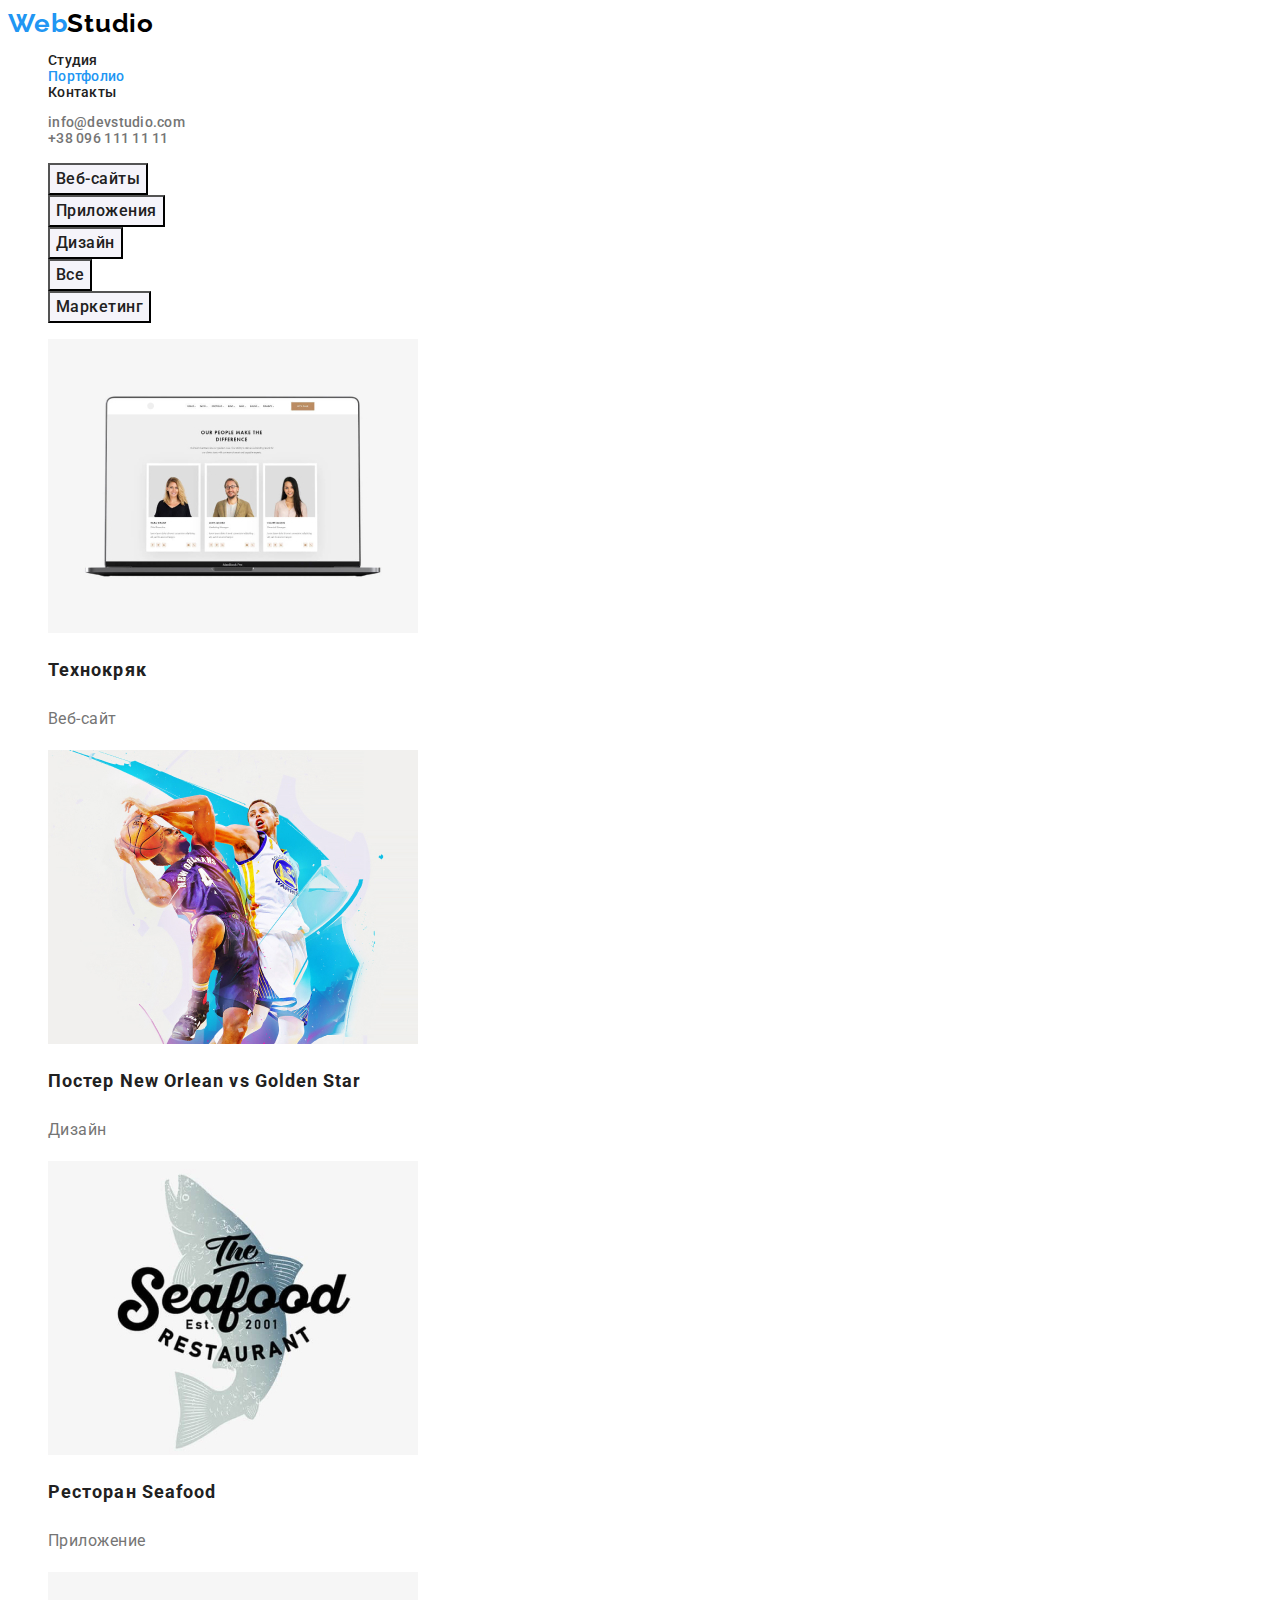
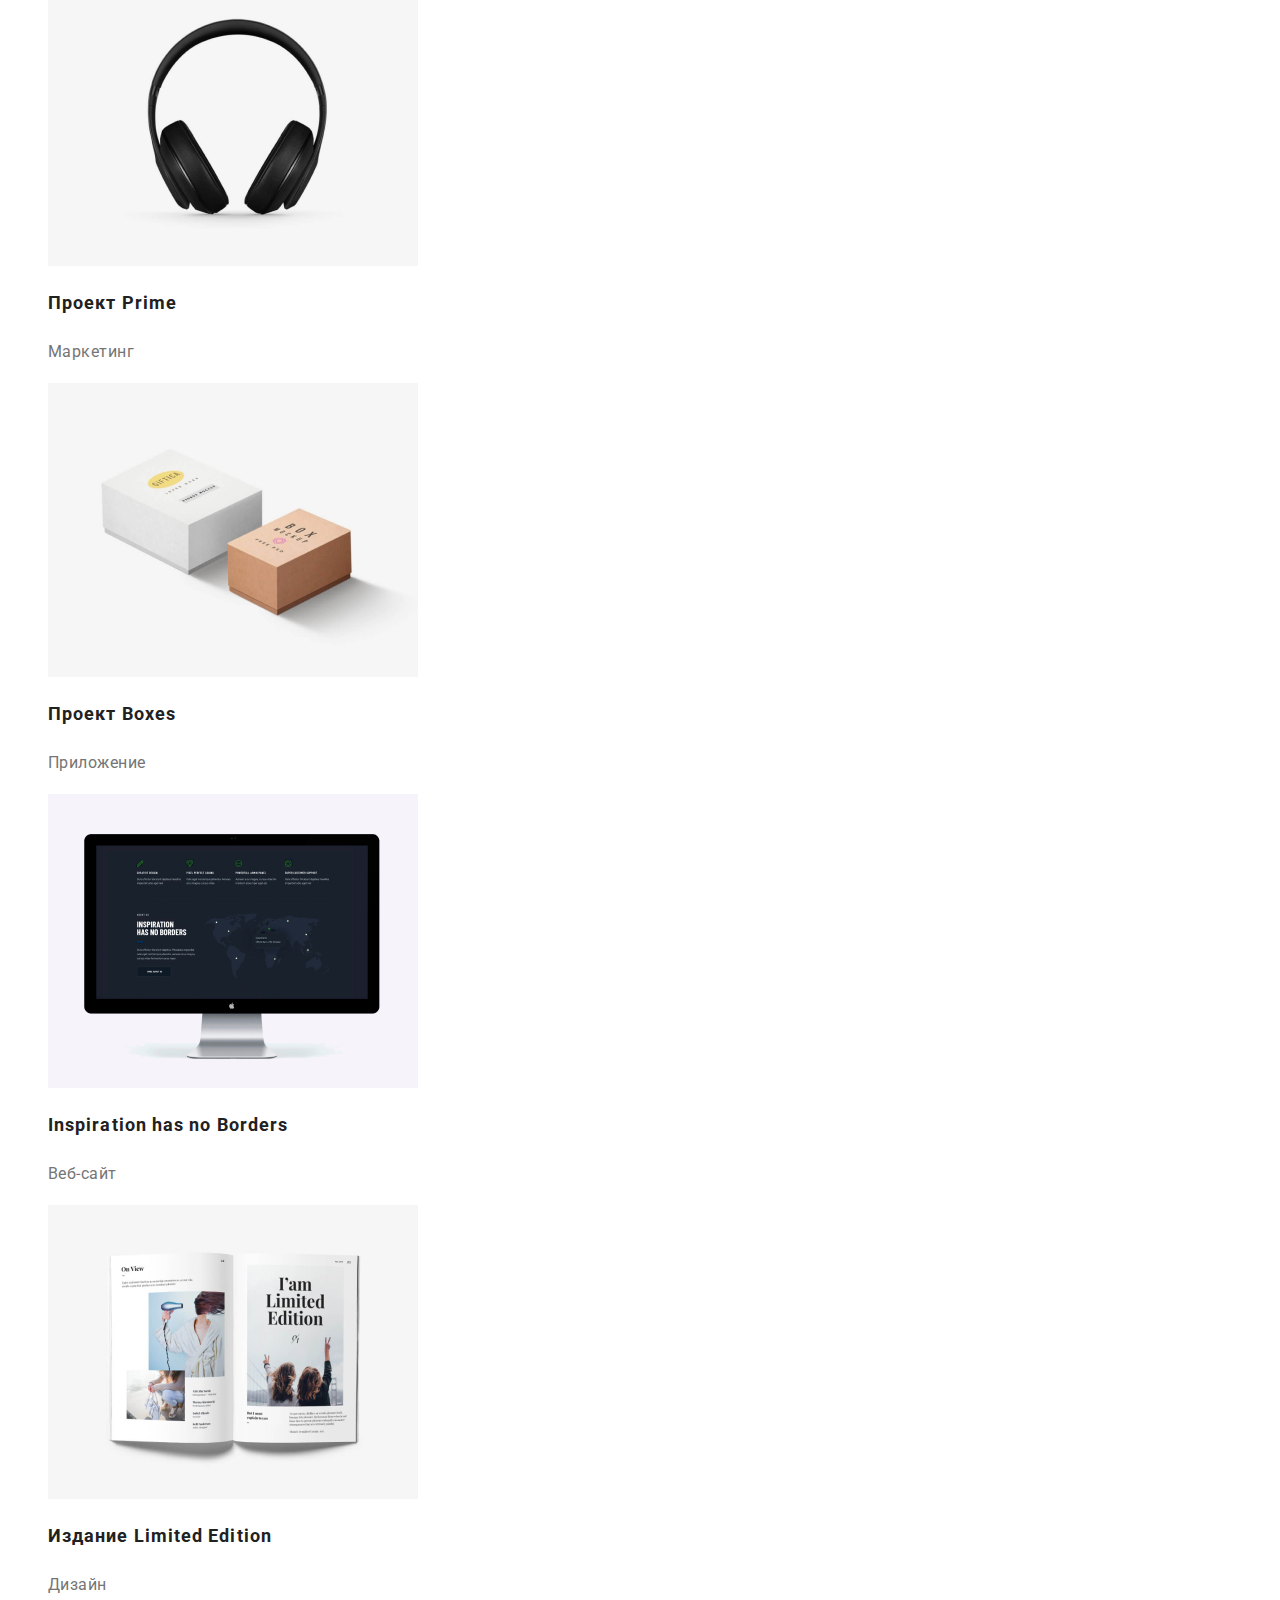
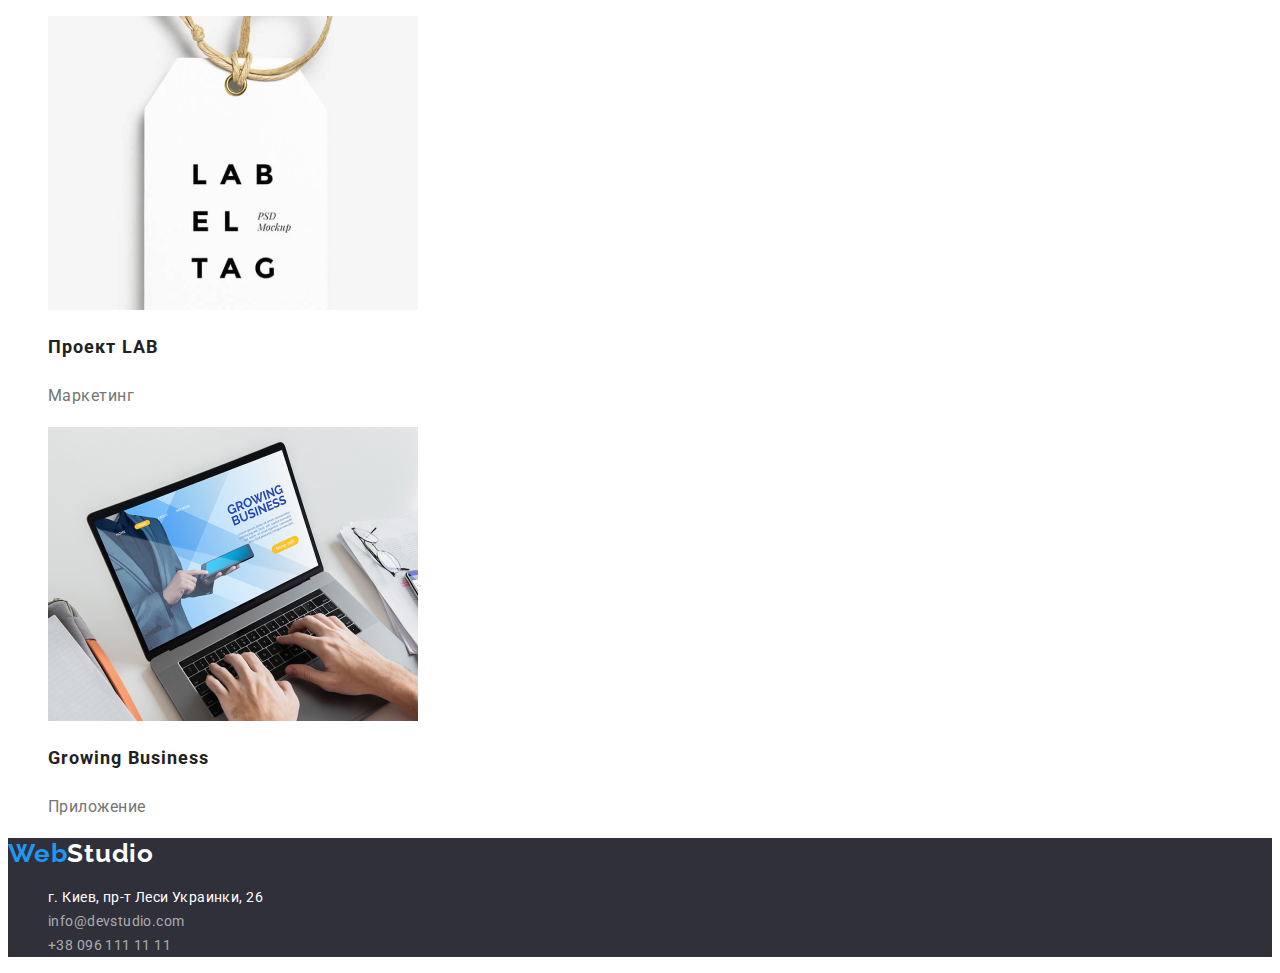
==== portfolio.html @ a17d519d "HW-3" ====
<!DOCTYPE html>
<html lang="en">
<head>
    <meta charset="UTF-8">
    <meta http-equiv="X-UA-Compatible" content="IE=edge">
    <meta name="viewport" content="width=device-width, initial-scale=1.0">
    <title>MyDocument</title>
    <link rel="preconnect" href="https://fonts.googleapis.com">
    <link rel="preconnect" href="https://fonts.gstatic.com" crossorigin>
    <link href="https://fonts.googleapis.com/css2?family=Raleway:wght@700&family=Roboto:wght@400;500;700;900&display=swap" rel="stylesheet">
    <link rel="stylesheet" href="./css/styles.css" />
</head>
<body>
    <header class="header">
        <nav class="header-nav">
            <a class="logo text" href="./index.html">Web<span class="logo-black">Studio</span>
            </a>
            <ul class="header-nav-list list">
                <li><a class="header-nav-item text" href="./index.html">Студия</a></li>
                <li><a class="header-nav-link text" href="./portfolio.html">Портфолио</a></li>
                <li><a class="header-nav-item text" href="">Контакты</a></li>
            </ul>
        </nav>
    
        <ul class="list">
            <li><a class="header-nav-contact text" href="mailto:info@devstudio.com">info@devstudio.com</a></li>
            <li><a class="header-nav-contact text" href="tel:+380961111111">+38 096 111 11 11</a></li>
        </ul>
    </header>
    <main>
  <section>
    <ul class="portfolio-btn-list list">
        <li><button class="portfolio-btn" type="button">Веб-сайты</button></li>
        <li><button class="portfolio-btn" type="button">Приложения</button></li>
        <li><button class="portfolio-btn" type="button">Дизайн</button></li>
        <li><button class="portfolio-btn" type="button">Все</button></li>
        <li><button class="portfolio-btn" type="button">Маркетинг</button></li>
    </ul>

    <ul class="portfolio-list">
        <li class="portfolio-item list">
            <img src="./images/project1.jpg" alt="ноутбук с фото" width="370" height="294">
            <h2 class="portfolio-title">Технокряк</h2>
            <p class="portfolio-text">Веб-сайт</p>
        </li>
        <li class="portfolio-item list">
            <img src="./images/project2.jpg" alt="постер" width="370" height="294">
            <h2 class="portfolio-title">Постер New Orlean vs Golden Star</h2>
            <p class="portfolio-text">Дизайн</p>
        </li>
        <li class="portfolio-item list">
            <img src="./images/project3.jpg" alt="ресторан" width="370" height="294">
            <h2 class="portfolio-title">Ресторан Seafood</h2>
            <p class="portfolio-text">Приложение</p>
        </li>
        <li class="portfolio-item list">
            <img src="./images/project4.jpg" alt="наушники" width="370" height="294">
            <h2 class="portfolio-title">Проект Prime</h2>
            <p class="portfolio-text">Маркетинг</p>
        </li>
        <li class="portfolio-item list">
            <img src="./images/project5.jpg" alt="боксы" width="370" height="294">
            <h2 class="portfolio-title">Проект Boxes</h2>
            <p class="portfolio-text">Приложение</p>
        </li>
        <li class="portfolio-item list">
            <img src="./images/project6.jpg" alt="манитор" width="370" height="294">
            <h2 class="portfolio-title">Inspiration has no Borders</h2>
            <p class="portfolio-text">Веб-сайт</p>
        </li>
        <li class="portfolio-item list">
            <img src="./images/project7.jpg" alt="издание" width="370" height="294">
            <h2 class="portfolio-title">Издание Limited Edition</h2>
            <p class="portfolio-text">Дизайн</p>
        </li>
        <li class="portfolio-item list">
            <img src="./images/project8.jpg" alt="проект ЛАБ" width="370" height="294">
            <h2 class="portfolio-title">Проект LAB</h2>
            <p class="portfolio-text">Маркетинг</p>
        </li>
        <li class="portfolio-item list">
            <img src="./images/project9.jpg" alt="бизнес" width="370" height="294">
            <h2 class="portfolio-title">Growing Business</h2>
            <p class="portfolio-text">Приложение</p>
        </li>
    </ul>
  </section>
</main>
<footer class="footer">
    <a class="logo text" href="">Web<span class="logo-white">Studio</span></a>

    <address>
        <ul class="footer-list list">
            <li><a class="footer-text text" href="https://goo.gl/maps/fxkEnHUCGzXbZ7778" target="_blank"
                    rel="noreferrer noopener">г. Киев, пр-т Леси Украинки, 26 </a></li>

            <li><a class="footer-contact text" href="mailto:info@devstudio.com"> info@devstudio.com</a></li>
            <li><a class="footer-contact text" href="tel:+380961111111">+38 096 111 11 11</a></li>
        </ul>
    </address>
</footer>

</body>
</html>
---- css/styles.css ----
:root {
    --first-text-color: #212121;
    --second-text-color: #757575;
    --third-text-color: #ffffff;
    --accent-color: #2196f3;
    /*--logo-color: #000000; */
    --background-color-general: #FFFFFF;
    --background-color-hero: #2f303a;
    --background-color-team: #f5f4fa;
}

body {
    font-family: "Roboto", sans-serif;
    color: var(--first-text-color);
    background-color: var(--background-color-general);
    letter-spacing: 0.03em;
}
/* подчеркивание ссылок убрать */

.text {
    text-decoration: none;
}
/* точки убрать */
.list {
    list-style: none;
}

/*------------------HEADER---------------*/
.header {
    font-weight: 500;
    font-size: 14px;
    line-height: 1.14;
    letter-spacing: 0.02em;
    
    
}
.header-nav-contact {
    color: var(--second-text-color);
}
.header-nav-contact:hover { 
    color:var(--accent-color);
}
.header-nav-contact:focus {
    color: var(--accent-color);
}
.header-nav-link {
    color: var(--accent-color);
}
.header-nav-item {
color: var(--first-text-color);
}

.logo {
    font-family: 'Raleway'; 
    font-weight: 700;
    font-size: 26px;
    line-height: 1.19;
    letter-spacing: 0.03em;
    color: var(--accent-color);

}
.logo-black {
    color: #000000;
}
.logo-white {
    color: var(--third-text-color);
}
/*---------------MAIN------------------*/
.hero {
    background-color: var(--background-color-hero);
}

.hero-title {
    font-weight: 900;
    font-size: 44px;
    line-height: 1.36;
    text-align: center;
    letter-spacing: 0.06em;
    text-transform: uppercase;;
    color: var(--third-text-color);

}

.hero-btn {
    font-weight: 700;
    font-size: 16px;
    line-height: 1.88;
    display: flex;
    lign-items: center;
    text-align: center;
    letter-spacing: 0.06em;
    color: var(--third-text-color);
    background-color: var(--accent-color);
    cursor: pointer;
}
.hero-btn:hover {
    color: var(--accent-color);
    background-color: var(--background-color-general);
}
.hero-btn:focus {
    color: var(--accent-color);
    background-color: var(--background-color-general);
}

/*----------------основное--------------*/
.basic-list {}

.basic-item {}

.basic-title {
    font-weight: 700;
    font-size: 14px;
    line-height: 1.14;
    letter-spacing: 0.03em;
    text-transform: uppercase;
    color:var(--first-text-color);
}

.basic-text {
    font-weight: 400;
    font-size: 14px;
    line-height: 1.71;
    letter-spacing: 0.03em;
    color:var(--second-text-color);
}

/*-----------------чем занимаемся----------------*/
.Pictures {}

.Pictures-title {
    font-weight: 700;
    font-size: 36px;
    line-height: 42px;
    text-align: center;
    etter-spacing: 0.03em;
    color: var(--first-text-color);
}

.Pictures-list {}

.Pictures-item {}



/*------------------наша команда----------------*/
.team {}

.team-title {
    font-weight: 700;
        font-size: 36px;
        line-height: 42px;
        text-align: center;
        etter-spacing: 0.03em;
        color: var(--first-text-color);
}

.team-list {}

.team-item {}

.team-subtitle {
    font-weight: 500;
        font-size: 16px;
        line-height: 1.19;
        text-align: center;
        letter-spacing: 0.03em;
        color:var(--first-text-color);
}

.team-text {
    font-weight: 400;
        font-size: 16px;
        line-height: 1.19;
        text-align: center;
        letter-spacing: 0.03em;
        color: var(--second-text-color);
}

/*---------------FOOTER-------------*/
.footer {
    background-color: var(--background-color-hero);
}
.footer-text {
    font-family: 'Roboto';
        font-style: normal;
        font-weight: 400;
        font-size: 14px;
        line-height: 24px;    
        letter-spacing: 0.03em;
        color: var(--third-text-color);
}
.footer-contact {
    font-family: 'Roboto';
        font-style: normal;
        font-weight: 400;
        font-size: 14px;
        line-height: 24px;
        letter-spacing: 0.03em;
        color: rgba(255, 255, 255, 0.6);
}
.footer-contact:hover {
    color: var(--accent-color);
}
.footer-contact:focus {
        color: var(--accent-color);
}

/*---------------------ПОРТФОЛИО----------------*/
/*----------------------------------------------*/

.portfolio-btn {
    font-family: "Roboto", sans-serif;
        font-weight: 500;
        font-size: 16px;
        line-height: 1.63;
        letter-spacing: 0.03em;
        background-color: var(--background-color-team);
        color: var(--first-text-color);
        cursor: pointer;
}
.portfolio-btn:hover {
    background-color: var(--accent-color);
    color: var(--third-text-color);
}
.portfolio-btn:focus {
    background-color: var(--accent-color);
    color: var(--third-text-color);
}
.portfolio-list {}

.portfolio-item {}

.portfolio-title {
    font-weight: 700;
        font-size: 18px;
        line-height: 2;
        letter-spacing: 0.06em;
        color: var(--first-text-color);
}

.portfolio-text {
    font-weight: 400;
        font-size: 16px;
        line-height: 1.88;
        letter-spacing: 0.03em;
        color: var(--second-text-color);
}
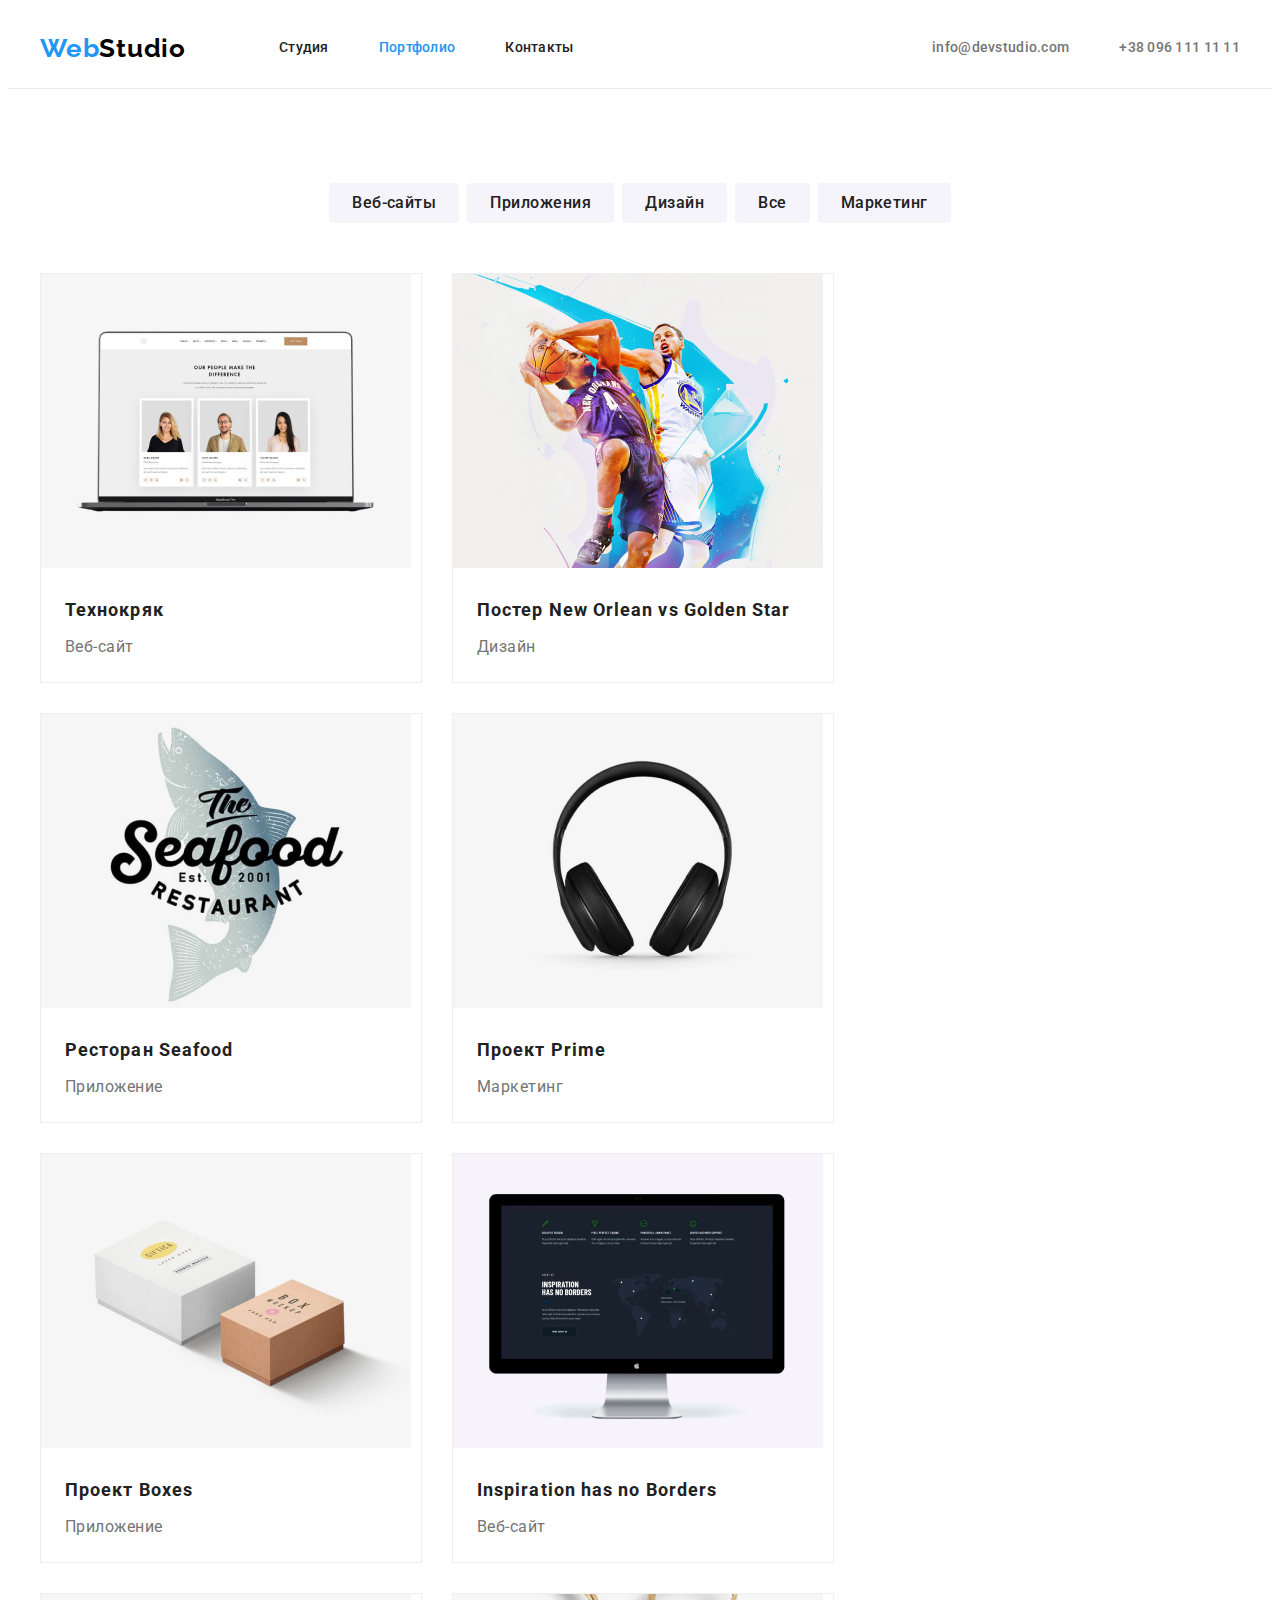
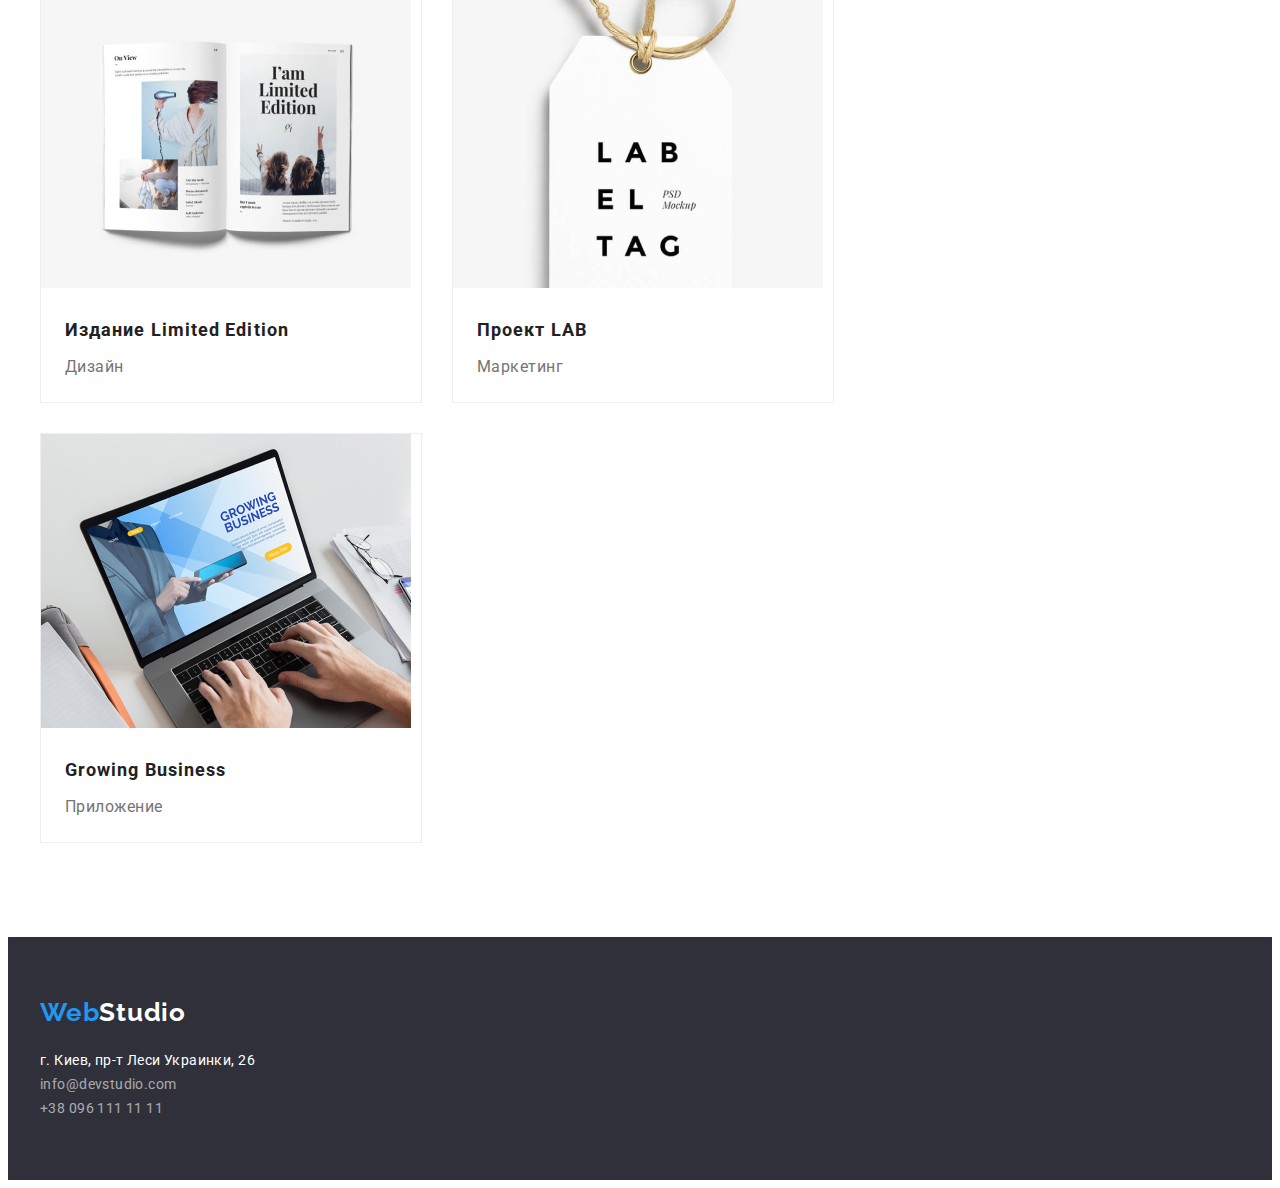
==== commit b2219276: "HW-3" ====
--- a/portfolio.html
+++ b/portfolio.html
@@ -5,6 +5,9 @@
     <meta http-equiv="X-UA-Compatible" content="IE=edge">
     <meta name="viewport" content="width=device-width, initial-scale=1.0">
     <title>MyDocument</title>
+    <link rel="stylesheet" href="https://cdnjs.cloudflare.com/ajax/libs/modern-normalize/1.1.0/modern-normalize.min.css"
+        integrity="sha512-wpPYUAdjBVSE4KJnH1VR1HeZfpl1ub8YT/NKx4PuQ5NmX2tKuGu6U/JRp5y+Y8XG2tV+wKQpNHVUX03MfMFn9Q=="
+        crossorigin="anonymous" referrerpolicy="no-referrer" />
     <link rel="preconnect" href="https://fonts.googleapis.com">
     <link rel="preconnect" href="https://fonts.gstatic.com" crossorigin>
     <link href="https://fonts.googleapis.com/css2?family=Raleway:wght@700&family=Roboto:wght@400;500;700;900&display=swap" rel="stylesheet">
@@ -12,29 +15,36 @@
 </head>
 <body>
     <header class="header">
-        <nav class="header-nav">
-            <a class="logo text" href="./index.html">Web<span class="logo-black">Studio</span>
-            </a>
-            <ul class="header-nav-list list">
-                <li><a class="header-nav-item text" href="./index.html">Студия</a></li>
-                <li><a class="header-nav-link text" href="./portfolio.html">Портфолио</a></li>
-                <li><a class="header-nav-item text" href="">Контакты</a></li>
-            </ul>
-        </nav>
-    
-        <ul class="list">
-            <li><a class="header-nav-contact text" href="mailto:info@devstudio.com">info@devstudio.com</a></li>
-            <li><a class="header-nav-contact text" href="tel:+380961111111">+38 096 111 11 11</a></li>
-        </ul>
+        <div class="container">
+            <nav class="header-flex">
+                <a class="logo text" href="./index.html">Web<span class="logo-black">Studio</span>
+                </a>
+                <ul class="header-nav-list list header-flex">
+                    <li><a class="header-nav-item text" href="./index.html">Студия</a></li>
+                    <li><a class="header-nav-link text" href="./portfolio.html">Портфолио</a></li>
+                    <li><a class="header-nav-item text" href="">Контакты</a></li>
+                </ul>
+            </nav>
+            <div class="header-connect">
+                <ul class="list header-flex">
+                    <li class="header-contact-item"><a class="header-nav-contact text"
+                            href="mailto:info@devstudio.com">info@devstudio.com</a></li>
+                    <li class="header-contact-item"><a class="header-nav-contact text" href="tel:+380961111111">+38 096 111
+                            11 11</a></li>
+                </ul>
+            </div>
+        </div>
     </header>
     <main>
-  <section>
+    <section>
+        <div class="container portfolio">
     <ul class="portfolio-btn-list list">
-        <li><button class="portfolio-btn" type="button">Веб-сайты</button></li>
-        <li><button class="portfolio-btn" type="button">Приложения</button></li>
-        <li><button class="portfolio-btn" type="button">Дизайн</button></li>
-        <li><button class="portfolio-btn" type="button">Все</button></li>
-        <li><button class="portfolio-btn" type="button">Маркетинг</button></li>
+        
+        <li class="portfolio-btn-item"><button class="portfolio-btn" type="button">Веб-сайты</button></li>
+        <li class="portfolio-btn-item"><button class="portfolio-btn" type="button">Приложения</button></li>
+        <li class="portfolio-btn-item"><button class="portfolio-btn" type="button">Дизайн</button></li>
+        <li class="portfolio-btn-item"><button class="portfolio-btn" type="button">Все</button></li>
+        <li class="portfolio-btn-item"><button class="portfolio-btn" type="button">Маркетинг</button></li>
     </ul>
 
     <ul class="portfolio-list">
@@ -84,20 +94,23 @@
             <p class="portfolio-text">Приложение</p>
         </li>
     </ul>
+    </div>
   </section>
 </main>
 <footer class="footer">
-    <a class="logo text" href="">Web<span class="logo-white">Studio</span></a>
+    <div class="container">
+        <a class="logo text" href="">Web<span class="logo-white">Studio</span></a>
 
-    <address>
-        <ul class="footer-list list">
-            <li><a class="footer-text text" href="https://goo.gl/maps/fxkEnHUCGzXbZ7778" target="_blank"
-                    rel="noreferrer noopener">г. Киев, пр-т Леси Украинки, 26 </a></li>
+        <address>
+            <ul class="footer-list list">
+                <li><a class="footer-text text" href="https://goo.gl/maps/fxkEnHUCGzXbZ7778" target="_blank"
+                        rel="noreferrer noopener">г. Киев, пр-т Леси Украинки, 26 </a></li>
 
-            <li><a class="footer-contact text" href="mailto:info@devstudio.com"> info@devstudio.com</a></li>
-            <li><a class="footer-contact text" href="tel:+380961111111">+38 096 111 11 11</a></li>
-        </ul>
-    </address>
+                <li><a class="footer-contact text" href="mailto:info@devstudio.com"> info@devstudio.com</a></li>
+                <li><a class="footer-contact text" href="tel:+380961111111">+38 096 111 11 11</a></li>
+            </ul>
+        </address>
+    </div>
 </footer>
 
 </body>
--- a/css/styles.css
+++ b/css/styles.css
@@ -20,34 +20,81 @@
 .text {
     text-decoration: none;
 }
+
 /* точки убрать */
 .list {
     list-style: none;
 }
+/*глобальный сброс стилей по селектору тега для элементов*/
+p,
+h1,
+h2,
+h3,
+h4,
+h5,
+h6,
+ul {
+    margin: 0;
+    padding: 0;
+}
+.container {
+    width: 1200px;
+    margin: 0 auto;
+    padding-right: 15px;
+    padding-left: 15px;
+    
+    /*outline: 1px solid red;*/
+
+}
+
 
 /*------------------HEADER---------------*/
-.header {
+.header { 
+    border-bottom: 1px solid #ececec;
     font-weight: 500;
     font-size: 14px;
     line-height: 1.14;
-    letter-spacing: 0.02em;
-    
-    
-}
+    letter-spacing: 0.02em; 
+}
+.header .container {
+    display: flex;
+    align-items: center;
+}
+.header-flex {
+    display: flex;
+    align-items: center;
+}
+
 .header-nav-contact {
     color: var(--second-text-color);
 }
-.header-nav-contact:hover { 
-    color:var(--accent-color);
-}
+.header-nav-item:hover,
+.header-nav-item:focus,
+.header-nav-link:hover,
+.header-nav-link:focus,
+.header-nav-contact:hover,
 .header-nav-contact:focus {
     color: var(--accent-color);
 }
+.header-connect {
+    margin-left: auto;
+}
+.header-contact-item:not(:last-child) {
+    margin-right: 50px;
+}
 .header-nav-link {
     color: var(--accent-color);
+    display: block;
+    padding-top: 32px;
+    padding-bottom: 32px;
+    margin-right: 50px;
 }
 .header-nav-item {
 color: var(--first-text-color);
+display: block;
+padding-top: 32px;
+padding-bottom: 32px;
+margin-right: 50px;
 }
 
 .logo {
@@ -58,15 +105,22 @@
     letter-spacing: 0.03em;
     color: var(--accent-color);
 
+    align-items: center;
+    text-align: center;
 }
 .logo-black {
     color: #000000;
-}
-.logo-white {
-    color: var(--third-text-color);
-}
+    margin-right: 93px;
+}
+
 /*---------------MAIN------------------*/
+
 .hero {
+    display: flex;
+    padding-top: 200px;
+    padding-bottom: 200px;
+
+    text-align: center;
     background-color: var(--background-color-hero);
 }
 
@@ -77,7 +131,13 @@
     text-align: center;
     letter-spacing: 0.06em;
     text-transform: uppercase;;
+    
     color: var(--third-text-color);
+    
+    margin-bottom: 30px;
+    margin-left: auto;
+    margin-right: auto;
+    max-width: 696px;
 
 }
 
@@ -86,13 +146,20 @@
     font-size: 16px;
     line-height: 1.88;
     display: flex;
-    lign-items: center;
+    align-items: center;
     text-align: center;
     letter-spacing: 0.06em;
     color: var(--third-text-color);
     background-color: var(--accent-color);
     cursor: pointer;
-}
+
+    display: inline-block;
+    min-width: 200px;
+    border-radius: 4px;
+    border: 1px solid transparent;
+    padding: 10px 32px;
+}
+
 .hero-btn:hover {
     color: var(--accent-color);
     background-color: var(--background-color-general);
@@ -103,9 +170,19 @@
 }
 
 /*----------------основное--------------*/
-.basic-list {}
-
-.basic-item {}
+.basic-list {
+    display: flex;
+}
+
+.basic-item {
+    display: inline-block;
+    width: 270px;
+    padding-top: 94px;
+    padding-bottom: 94px;
+}
+.basic-item:not(:last-child) {
+    margin-right: 30px;
+}
 
 .basic-title {
     font-weight: 700;
@@ -114,6 +191,7 @@
     letter-spacing: 0.03em;
     text-transform: uppercase;
     color:var(--first-text-color);
+    margin-bottom: 10px;
 }
 
 .basic-text {
@@ -132,53 +210,94 @@
     font-size: 36px;
     line-height: 42px;
     text-align: center;
-    etter-spacing: 0.03em;
+    letter-spacing: 0.03em;
     color: var(--first-text-color);
 }
 
-.Pictures-list {}
-
-.Pictures-item {}
+.Pictures-list {
+    display: flex;
+    padding-top: 58px;
+    padding-bottom: 94px;
+}
+
+.Pictures-item:not(:last-child) {
+    margin-right: 30px;
+}
 
 
 
 /*------------------наша команда----------------*/
-.team {}
+.team {
+    background-color: var(--background-color-team);
+}
 
 .team-title {
     font-weight: 700;
         font-size: 36px;
         line-height: 42px;
         text-align: center;
-        etter-spacing: 0.03em;
+        letter-spacing: 0.03em;
         color: var(--first-text-color);
-}
-
-.team-list {}
-
-.team-item {}
+        padding-top: 105px;
+}
+
+.team-list {
+    display: flex;
+    width: 270px;
+    padding-top: 58px;
+    padding-bottom: 92px;
+}
+
+.team-item {
+    max-width: 270px;
+    max-height: 368px;
+    
+    background-color: var(--background-color-general);
+    box-shadow: 
+    0px 1px 3px rgba(0, 0, 0, 0.12), 
+    0px 1px 1px rgba(0, 0, 0, 0.14), 
+    0px 2px 1px rgba(0, 0, 0, 0.2);
+    border-radius: 0px 0px 4px 4px;
+}
+.team-item:not(:last-child) {
+    margin-right: 30px;
+}
+
 
 .team-subtitle {
     font-weight: 500;
-        font-size: 16px;
-        line-height: 1.19;
-        text-align: center;
-        letter-spacing: 0.03em;
-        color:var(--first-text-color);
+    font-size: 16px;
+    line-height: 1.19;
+    text-align: center;
+    letter-spacing: 0.03em;
+    color:var(--first-text-color);
+    
+    padding-top: 30px;
+    margin-bottom: 10px;
+
 }
 
 .team-text {
+    box-sizing: border-box;
+    padding-bottom: 30px;
+
     font-weight: 400;
-        font-size: 16px;
-        line-height: 1.19;
-        text-align: center;
-        letter-spacing: 0.03em;
-        color: var(--second-text-color);
+    font-size: 16px;
+    line-height: 1.19;
+    text-align: center;
+    letter-spacing: 0.03em;
+    color: var(--second-text-color);
 }
 
 /*---------------FOOTER-------------*/
 .footer {
+    padding-top: 60px;
+    padding-bottom: 60px;
+
     background-color: var(--background-color-hero);
+}
+.logo-white {
+    color: var(--third-text-color);
 }
 .footer-text {
     font-family: 'Roboto';
@@ -188,6 +307,9 @@
         line-height: 24px;    
         letter-spacing: 0.03em;
         color: var(--third-text-color);
+
+        display: inline-block;
+        margin-top: 20px;
 }
 .footer-contact {
     font-family: 'Roboto';
@@ -197,6 +319,11 @@
         line-height: 24px;
         letter-spacing: 0.03em;
         color: rgba(255, 255, 255, 0.6);
+
+        display: inline-block;
+}
+.footer-contact:not(:last-child) {
+    margin-top: 9px;
 }
 .footer-contact:hover {
     color: var(--accent-color);
@@ -207,16 +334,28 @@
 
 /*---------------------ПОРТФОЛИО----------------*/
 /*----------------------------------------------*/
-
+.portfolio {
+    padding-top: 94px;
+    padding-bottom: 94px;
+}
 .portfolio-btn {
     font-family: "Roboto", sans-serif;
-        font-weight: 500;
-        font-size: 16px;
-        line-height: 1.63;
-        letter-spacing: 0.03em;
-        background-color: var(--background-color-team);
-        color: var(--first-text-color);
-        cursor: pointer;
+    font-weight: 500;
+    font-size: 16px;
+    line-height: 1.63;
+    letter-spacing: 0.03em;
+    background-color: var(--background-color-team);
+    color: var(--first-text-color);
+    cursor: pointer;
+
+    display: inline-block;
+    padding: 6px 22px;
+    min-width: 73px;
+    border-radius: 4px;
+    border: 1px solid transparent;
+
+    
+    
 }
 .portfolio-btn:hover {
     background-color: var(--accent-color);
@@ -226,22 +365,48 @@
     background-color: var(--accent-color);
     color: var(--third-text-color);
 }
-.portfolio-list {}
-
-.portfolio-item {}
+.portfolio-btn-list {
+    display: flex;
+    justify-content: center;
+    margin-bottom: 50px;
+}
+.portfolio-btn-item:not(:last-child) {
+    margin-right: 8px;
+}
+.portfolio-list {
+    display: flex;
+    flex-wrap: wrap;
+    margin: -15px;
+}
+
+.portfolio-item {
+    border: 1px solid #EEEEEE;
+    margin: 15px;
+    width: 370px;
+    flex-basis: calc(100% / 3 - 30px);
+}
 
 .portfolio-title {
     font-weight: 700;
-        font-size: 18px;
-        line-height: 2;
-        letter-spacing: 0.06em;
-        color: var(--first-text-color);
+    font-size: 18px;
+    line-height: 2;
+    letter-spacing: 0.06em;
+    color: var(--first-text-color);
+
+    margin-top: 20px;
+    margin-right: 24px;
+    margin-bottom: 4px;
+    margin-left: 24px;
+
 }
 
 .portfolio-text {
     font-weight: 400;
-        font-size: 16px;
-        line-height: 1.88;
-        letter-spacing: 0.03em;
-        color: var(--second-text-color);
-}
+    font-size: 16px;
+    line-height: 1.88;
+    letter-spacing: 0.03em;
+    color: var(--second-text-color);
+    margin-left: 24px;
+    margin-bottom: 20px;
+    margin-right: 24px;
+}
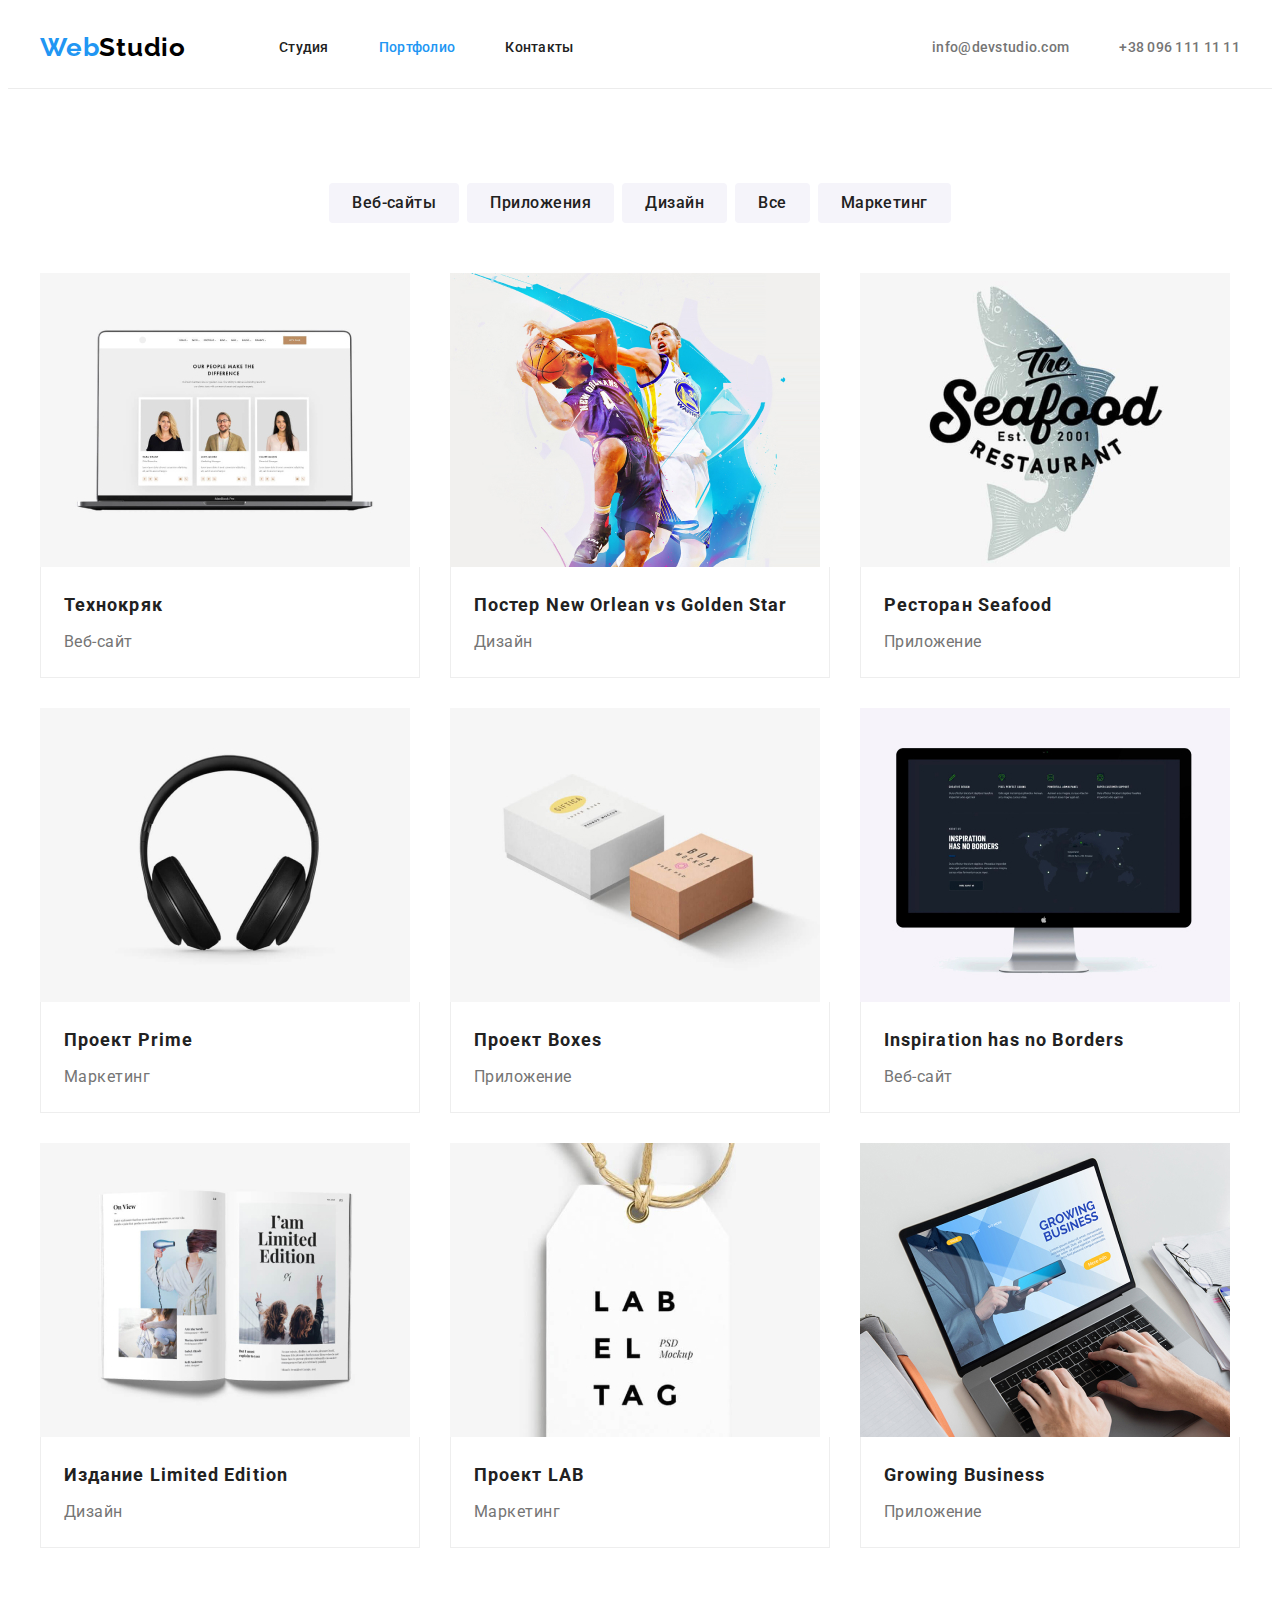
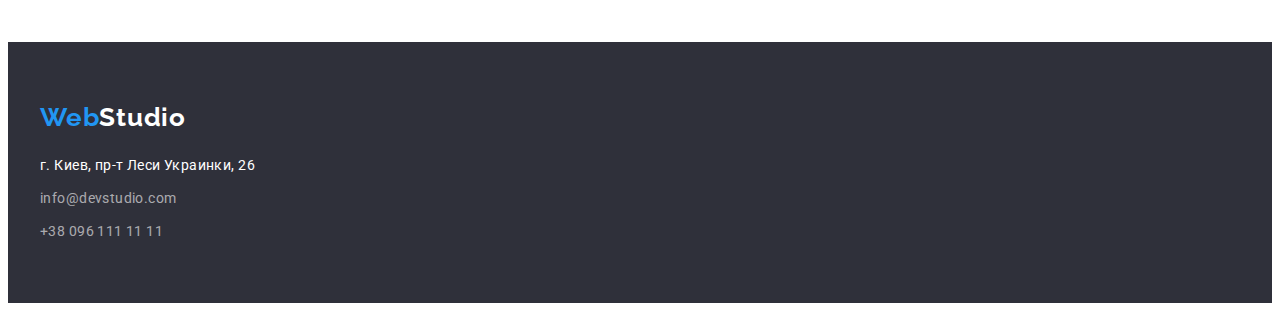
==== commit 031e42ae: "HW-3 edition" ====
--- a/portfolio.html
+++ b/portfolio.html
@@ -20,9 +20,9 @@
                 <a class="logo text" href="./index.html">Web<span class="logo-black">Studio</span>
                 </a>
                 <ul class="header-nav-list list header-flex">
-                    <li><a class="header-nav-item text" href="./index.html">Студия</a></li>
-                    <li><a class="header-nav-link text" href="./portfolio.html">Портфолио</a></li>
-                    <li><a class="header-nav-item text" href="">Контакты</a></li>
+                    <li class="header-item"><a class="header-nav-item text" href="./index.html">Студия</a></li>
+                    <li class="header-item"><a class="header-nav-link text" href="./portfolio.html">Портфолио</a></li>
+                    <li class="header-item"><a class="header-nav-item text" href="">Контакты</a></li>
                 </ul>
             </nav>
             <div class="header-connect">
@@ -36,8 +36,9 @@
         </div>
     </header>
     <main>
-    <section>
-        <div class="container portfolio">
+    <section class="portfolio">
+        <div class="container">
+    <h1 hidden>Портфолио</h1>
     <ul class="portfolio-btn-list list">
         
         <li class="portfolio-btn-item"><button class="portfolio-btn" type="button">Веб-сайты</button></li>
@@ -50,48 +51,66 @@
     <ul class="portfolio-list">
         <li class="portfolio-item list">
             <img src="./images/project1.jpg" alt="ноутбук с фото" width="370" height="294">
-            <h2 class="portfolio-title">Технокряк</h2>
+            <div class="border-text">
+                <h2 class="portfolio-title">Технокряк</h2>
             <p class="portfolio-text">Веб-сайт</p>
+            </div>
         </li>
         <li class="portfolio-item list">
             <img src="./images/project2.jpg" alt="постер" width="370" height="294">
-            <h2 class="portfolio-title">Постер New Orlean vs Golden Star</h2>
+            <div class="border-text">
+                <h2 class="portfolio-title">Постер New Orlean vs Golden Star</h2>
             <p class="portfolio-text">Дизайн</p>
+            </div>
         </li>
         <li class="portfolio-item list">
             <img src="./images/project3.jpg" alt="ресторан" width="370" height="294">
-            <h2 class="portfolio-title">Ресторан Seafood</h2>
+            <div class="border-text">
+                <h2 class="portfolio-title">Ресторан Seafood</h2>
             <p class="portfolio-text">Приложение</p>
+            </div>
         </li>
         <li class="portfolio-item list">
             <img src="./images/project4.jpg" alt="наушники" width="370" height="294">
-            <h2 class="portfolio-title">Проект Prime</h2>
+            <div class="border-text">
+                <h2 class="portfolio-title">Проект Prime</h2>
             <p class="portfolio-text">Маркетинг</p>
+            </div>
         </li>
         <li class="portfolio-item list">
             <img src="./images/project5.jpg" alt="боксы" width="370" height="294">
-            <h2 class="portfolio-title">Проект Boxes</h2>
+            <div class="border-text">
+                <h2 class="portfolio-title">Проект Boxes</h2>
             <p class="portfolio-text">Приложение</p>
+            </div>
         </li>
         <li class="portfolio-item list">
             <img src="./images/project6.jpg" alt="манитор" width="370" height="294">
-            <h2 class="portfolio-title">Inspiration has no Borders</h2>
+            <div class="border-text">
+                <h2 class="portfolio-title">Inspiration has no Borders</h2>
             <p class="portfolio-text">Веб-сайт</p>
+            </div>
         </li>
         <li class="portfolio-item list">
             <img src="./images/project7.jpg" alt="издание" width="370" height="294">
-            <h2 class="portfolio-title">Издание Limited Edition</h2>
+            <div class="border-text">
+                <h2 class="portfolio-title">Издание Limited Edition</h2>
             <p class="portfolio-text">Дизайн</p>
+            </div>
         </li>
         <li class="portfolio-item list">
             <img src="./images/project8.jpg" alt="проект ЛАБ" width="370" height="294">
-            <h2 class="portfolio-title">Проект LAB</h2>
+            <div class="border-text">
+                <h2 class="portfolio-title">Проект LAB</h2>
             <p class="portfolio-text">Маркетинг</p>
+            </div>
         </li>
         <li class="portfolio-item list">
             <img src="./images/project9.jpg" alt="бизнес" width="370" height="294">
-            <h2 class="portfolio-title">Growing Business</h2>
-            <p class="portfolio-text">Приложение</p>
+            <div class="border-text">
+                <h2 class="portfolio-title">Growing Business</h2>
+                <p class="portfolio-text">Приложение</p>
+            </div>
         </li>
     </ul>
     </div>
@@ -101,7 +120,7 @@
     <div class="container">
         <a class="logo text" href="">Web<span class="logo-white">Studio</span></a>
 
-        <address>
+        <address class="footer-address">
             <ul class="footer-list list">
                 <li><a class="footer-text text" href="https://goo.gl/maps/fxkEnHUCGzXbZ7778" target="_blank"
                         rel="noreferrer noopener">г. Киев, пр-т Леси Украинки, 26 </a></li>
--- a/css/styles.css
+++ b/css/styles.css
@@ -63,6 +63,7 @@
 .header-flex {
     display: flex;
     align-items: center;
+    
 }
 
 .header-nav-contact {
@@ -79,24 +80,31 @@
 .header-connect {
     margin-left: auto;
 }
-.header-contact-item:not(:last-child) {
-    margin-right: 50px;
-}
-.header-nav-link {
-    color: var(--accent-color);
+
+.header-item {
     display: block;
     padding-top: 32px;
     padding-bottom: 32px;
     margin-right: 50px;
+
+}
+.header-nav-link {
+    color: var(--accent-color);
+    
 }
 .header-nav-item {
 color: var(--first-text-color);
-display: block;
-padding-top: 32px;
-padding-bottom: 32px;
-margin-right: 50px;
-}
-
+
+}
+.header-contact-item {
+    padding-top: 32px;
+    padding-bottom: 32px;
+
+}
+
+.header-contact-item:not(:last-child) {
+    margin-right: 50px;
+}
 .logo {
     font-family: 'Raleway'; 
     font-weight: 700;
@@ -107,10 +115,14 @@
 
     align-items: center;
     text-align: center;
+    
+    padding-top: 24px;
+    padding-bottom: 25px;
+    margin-right: 93px;
 }
 .logo-black {
     color: #000000;
-    margin-right: 93px;
+    
 }
 
 /*---------------MAIN------------------*/
@@ -161,15 +173,20 @@
 }
 
 .hero-btn:hover {
-    color: var(--accent-color);
+    color: #2196F3;
     background-color: var(--background-color-general);
 }
 .hero-btn:focus {
-    color: var(--accent-color);
+    color: #2196F3;
     background-color: var(--background-color-general);
 }
 
 /*----------------основное--------------*/
+
+.section-basic {
+    padding-top: 94px;
+    padding-bottom: 94px;
+}
 .basic-list {
     display: flex;
 }
@@ -177,8 +194,7 @@
 .basic-item {
     display: inline-block;
     width: 270px;
-    padding-top: 94px;
-    padding-bottom: 94px;
+    
 }
 .basic-item:not(:last-child) {
     margin-right: 30px;
@@ -203,7 +219,9 @@
 }
 
 /*-----------------чем занимаемся----------------*/
-.Pictures {}
+.Pictures {
+    padding-bottom: 94px;
+}
 
 .Pictures-title {
     font-weight: 700;
@@ -212,12 +230,12 @@
     text-align: center;
     letter-spacing: 0.03em;
     color: var(--first-text-color);
+    margin-bottom: 50px;
 }
 
 .Pictures-list {
     display: flex;
-    padding-top: 58px;
-    padding-bottom: 94px;
+    
 }
 
 .Pictures-item:not(:last-child) {
@@ -229,25 +247,27 @@
 /*------------------наша команда----------------*/
 .team {
     background-color: var(--background-color-team);
+    padding-top: 94px;
+    padding-bottom: 94px;
 }
 
 .team-title {
     font-weight: 700;
-        font-size: 36px;
-        line-height: 42px;
-        text-align: center;
-        letter-spacing: 0.03em;
-        color: var(--first-text-color);
-        padding-top: 105px;
+    font-size: 36px;
+    line-height: 42px;
+    text-align: center;
+    letter-spacing: 0.03em;
+    color: var(--first-text-color);
+    margin-bottom: 50px;
 }
 
 .team-list {
     display: flex;
-    width: 270px;
-    padding-top: 58px;
-    padding-bottom: 92px;
-}
-
+}
+.team-box {
+    padding-top: 30px;
+    padding-bottom: 30px;
+}
 .team-item {
     max-width: 270px;
     max-height: 368px;
@@ -272,15 +292,13 @@
     letter-spacing: 0.03em;
     color:var(--first-text-color);
     
-    padding-top: 30px;
+    
     margin-bottom: 10px;
 
 }
 
 .team-text {
     box-sizing: border-box;
-    padding-bottom: 30px;
-
     font-weight: 400;
     font-size: 16px;
     line-height: 1.19;
@@ -309,7 +327,9 @@
         color: var(--third-text-color);
 
         display: inline-block;
-        margin-top: 20px;
+}
+.footer-address {
+    margin-top: 20px;
 }
 .footer-contact {
     font-family: 'Roboto';
@@ -322,7 +342,7 @@
 
         display: inline-block;
 }
-.footer-contact:not(:last-child) {
+.footer-contact {
     margin-top: 9px;
 }
 .footer-contact:hover {
@@ -380,7 +400,6 @@
 }
 
 .portfolio-item {
-    border: 1px solid #EEEEEE;
     margin: 15px;
     width: 370px;
     flex-basis: calc(100% / 3 - 30px);
@@ -392,11 +411,7 @@
     line-height: 2;
     letter-spacing: 0.06em;
     color: var(--first-text-color);
-
-    margin-top: 20px;
-    margin-right: 24px;
     margin-bottom: 4px;
-    margin-left: 24px;
 
 }
 
@@ -406,7 +421,12 @@
     line-height: 1.88;
     letter-spacing: 0.03em;
     color: var(--second-text-color);
-    margin-left: 24px;
-    margin-bottom: 20px;
-    margin-right: 24px;
-}
+}
+.border-text {
+    margin-top: -4px;
+    padding: 20px 23px;
+    border-right: 1px solid #eeeeee;
+    border-left: 1px solid #eeeeee;
+    border-bottom: 1px solid #eeeeee;
+    box-sizing: border-box;
+}
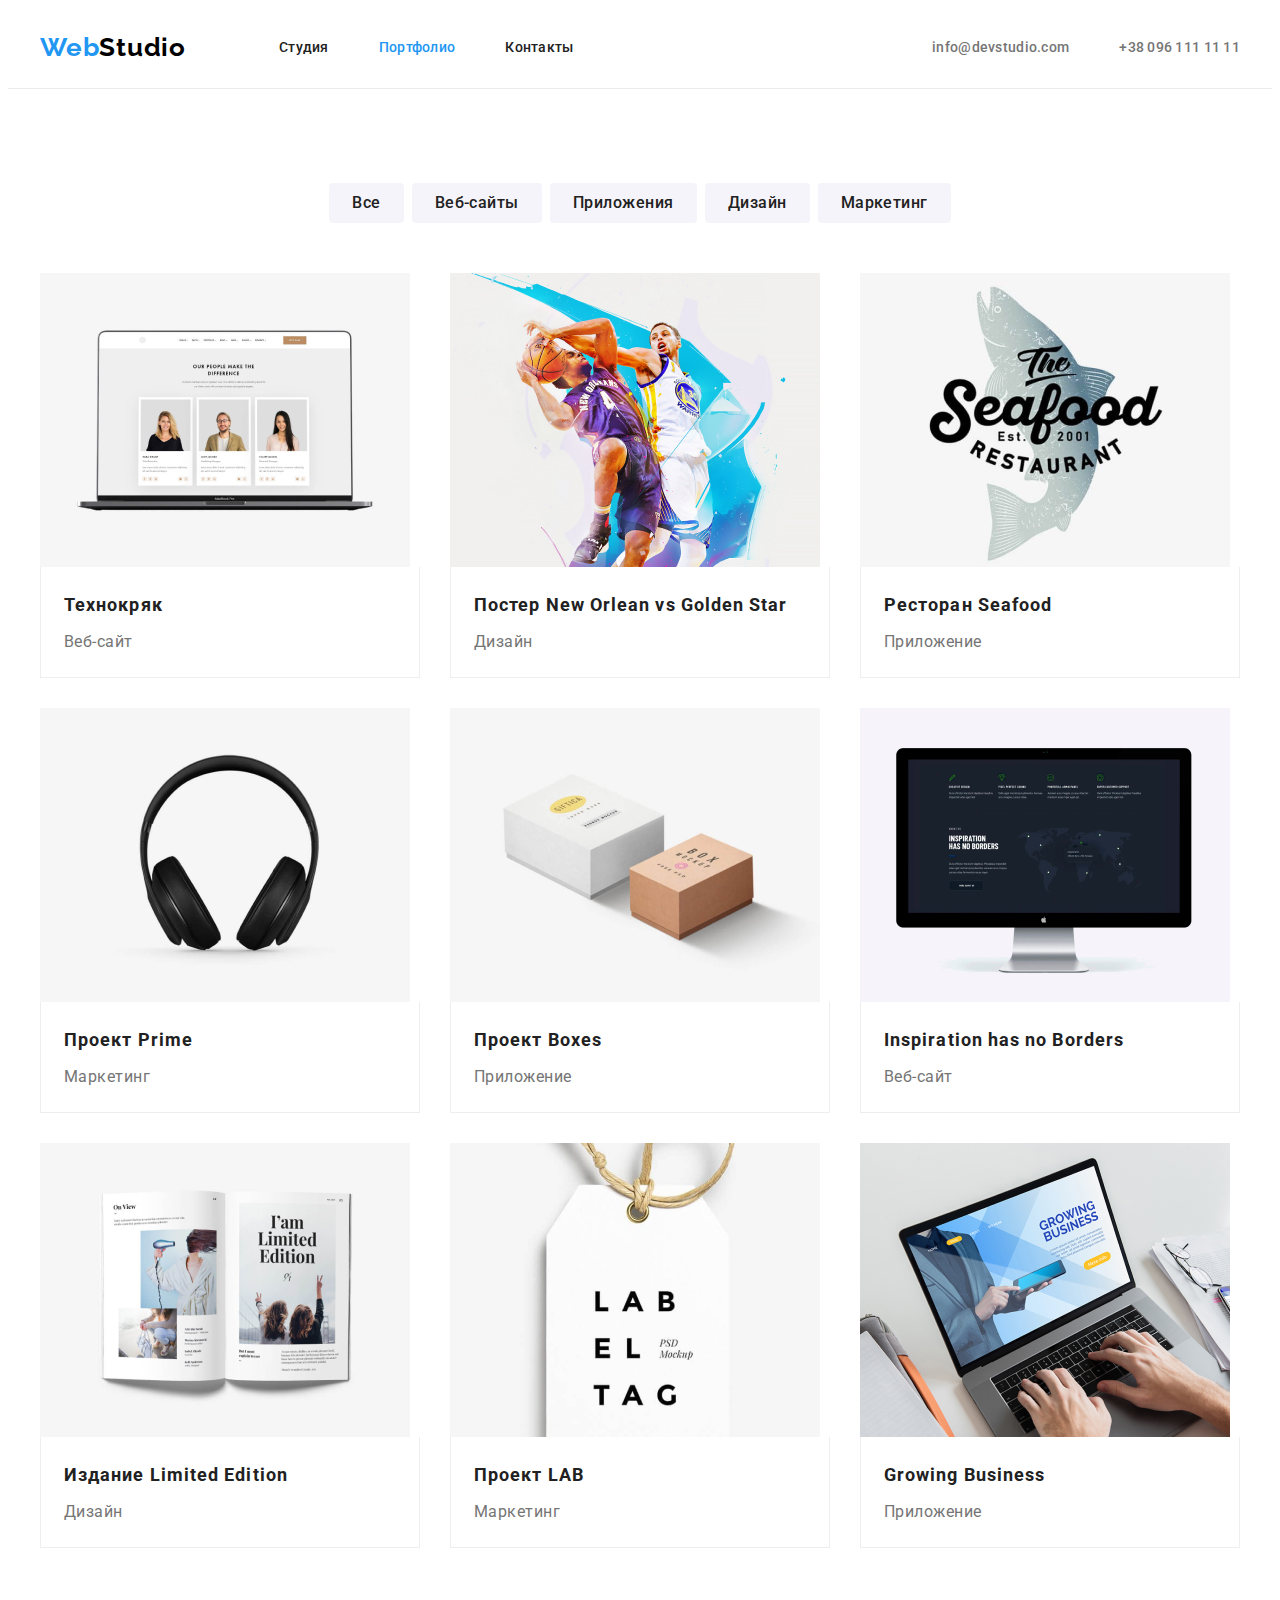
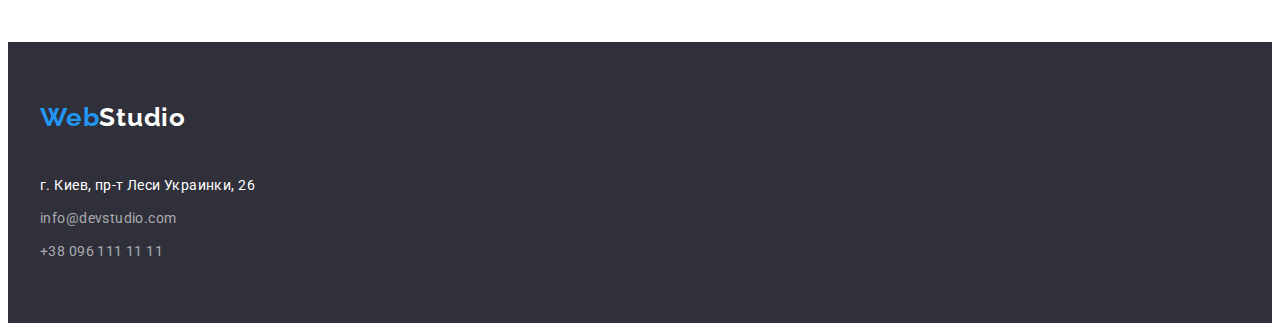
==== commit ee4043f3: "HW-3 final" ====
--- a/portfolio.html
+++ b/portfolio.html
@@ -39,12 +39,11 @@
     <section class="portfolio">
         <div class="container">
     <h1 hidden>Портфолио</h1>
-    <ul class="portfolio-btn-list list">
-        
+        <ul class="portfolio-btn-list list">
+        <li class="portfolio-btn-item"><button class="portfolio-btn" type="button">Все</button></li>
         <li class="portfolio-btn-item"><button class="portfolio-btn" type="button">Веб-сайты</button></li>
         <li class="portfolio-btn-item"><button class="portfolio-btn" type="button">Приложения</button></li>
         <li class="portfolio-btn-item"><button class="portfolio-btn" type="button">Дизайн</button></li>
-        <li class="portfolio-btn-item"><button class="portfolio-btn" type="button">Все</button></li>
         <li class="portfolio-btn-item"><button class="portfolio-btn" type="button">Маркетинг</button></li>
     </ul>
 
@@ -118,15 +117,17 @@
 </main>
 <footer class="footer">
     <div class="container">
-        <a class="logo text" href="">Web<span class="logo-white">Studio</span></a>
+        <a class="logo-footer text" href="">Web<span class="logo-white">Studio</span></a>
 
         <address class="footer-address">
             <ul class="footer-list list">
-                <li><a class="footer-text text" href="https://goo.gl/maps/fxkEnHUCGzXbZ7778" target="_blank"
-                        rel="noreferrer noopener">г. Киев, пр-т Леси Украинки, 26 </a></li>
+                <li class="footer-item"><a class="footer-text text" href="https://goo.gl/maps/fxkEnHUCGzXbZ7778"
+                        target="_blank" rel="noreferrer noopener">г. Киев, пр-т Леси Украинки, 26 </a></li>
 
-                <li><a class="footer-contact text" href="mailto:info@devstudio.com"> info@devstudio.com</a></li>
-                <li><a class="footer-contact text" href="tel:+380961111111">+38 096 111 11 11</a></li>
+                <li class="footer-item"><a class="footer-contact text" href="mailto:info@devstudio.com">
+                        info@devstudio.com</a></li>
+                <li class="footer-item"><a class="footer-contact text" href="tel:+380961111111">+38 096 111 11 11</a>
+                </li>
             </ul>
         </address>
     </div>
--- a/css/styles.css
+++ b/css/styles.css
@@ -83,27 +83,32 @@
 
 .header-item {
     display: block;
+    margin-right: 50px;
+
+}
+.header-nav-link {
+    color: var(--accent-color);
     padding-top: 32px;
     padding-bottom: 32px;
-    margin-right: 50px;
-
-}
-.header-nav-link {
-    color: var(--accent-color);
-    
 }
 .header-nav-item {
 color: var(--first-text-color);
+padding-top: 32px;
+padding-bottom: 32px;
 
 }
 .header-contact-item {
+    
+
+}
+
+.header-contact-item:not(:last-child) {
+    margin-right: 50px;
+}
+.header-nav-contact {
+    color: var(--second-text-color);
     padding-top: 32px;
     padding-bottom: 32px;
-
-}
-
-.header-contact-item:not(:last-child) {
-    margin-right: 50px;
 }
 .logo {
     font-family: 'Raleway'; 
@@ -173,11 +178,11 @@
 }
 
 .hero-btn:hover {
-    color: #2196F3;
+    color: #188ce8;
     background-color: var(--background-color-general);
 }
 .hero-btn:focus {
-    color: #2196F3;
+    color: #188ce8;
     background-color: var(--background-color-general);
 }
 
@@ -240,6 +245,11 @@
 
 .Pictures-item:not(:last-child) {
     margin-right: 30px;
+}
+.Pictures-img {
+    display: block;
+    max-width: 100%;
+    height: auto;
 }
 
 
@@ -282,7 +292,9 @@
 .team-item:not(:last-child) {
     margin-right: 30px;
 }
-
+.team-img {
+    flex-basis: calc(100% / 4 - 30px);
+}
 
 .team-subtitle {
     font-weight: 500;
@@ -342,7 +354,7 @@
 
         display: inline-block;
 }
-.footer-contact {
+.footer-item {
     margin-top: 9px;
 }
 .footer-contact:hover {
@@ -350,6 +362,19 @@
 }
 .footer-contact:focus {
         color: var(--accent-color);
+}
+.logo-footer {
+    font-family: 'Raleway';
+    font-weight: 700;
+    font-size: 26px;
+    line-height: 1.19;
+    letter-spacing: 0.03em;
+    color: var(--accent-color);
+
+    align-items: center;
+    text-align: center;
+    display: inline-block;
+    margin-bottom: 20px;
 }
 
 /*---------------------ПОРТФОЛИО----------------*/
@@ -378,11 +403,11 @@
     
 }
 .portfolio-btn:hover {
-    background-color: var(--accent-color);
+    background-color: #188ce8;
     color: var(--third-text-color);
 }
 .portfolio-btn:focus {
-    background-color: var(--accent-color);
+    background-color: #188ce8;
     color: var(--third-text-color);
 }
 .portfolio-btn-list {
